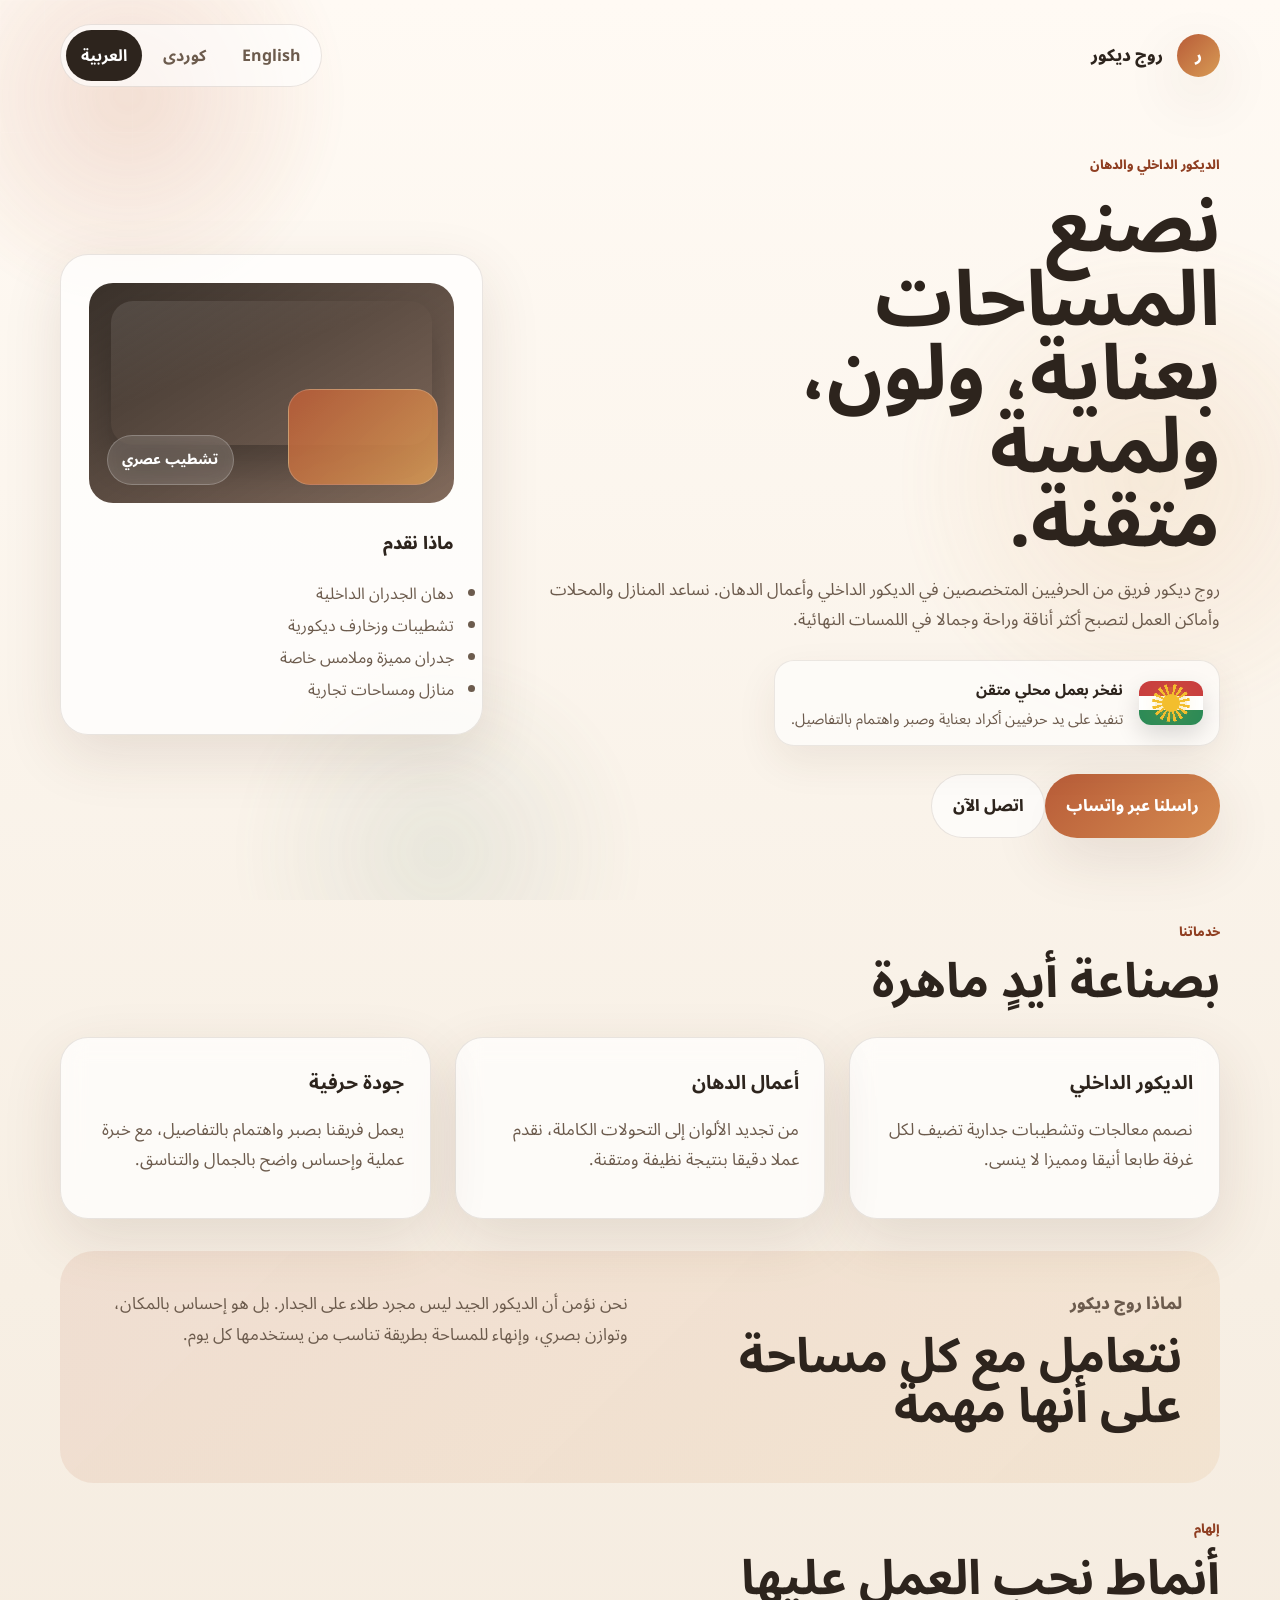
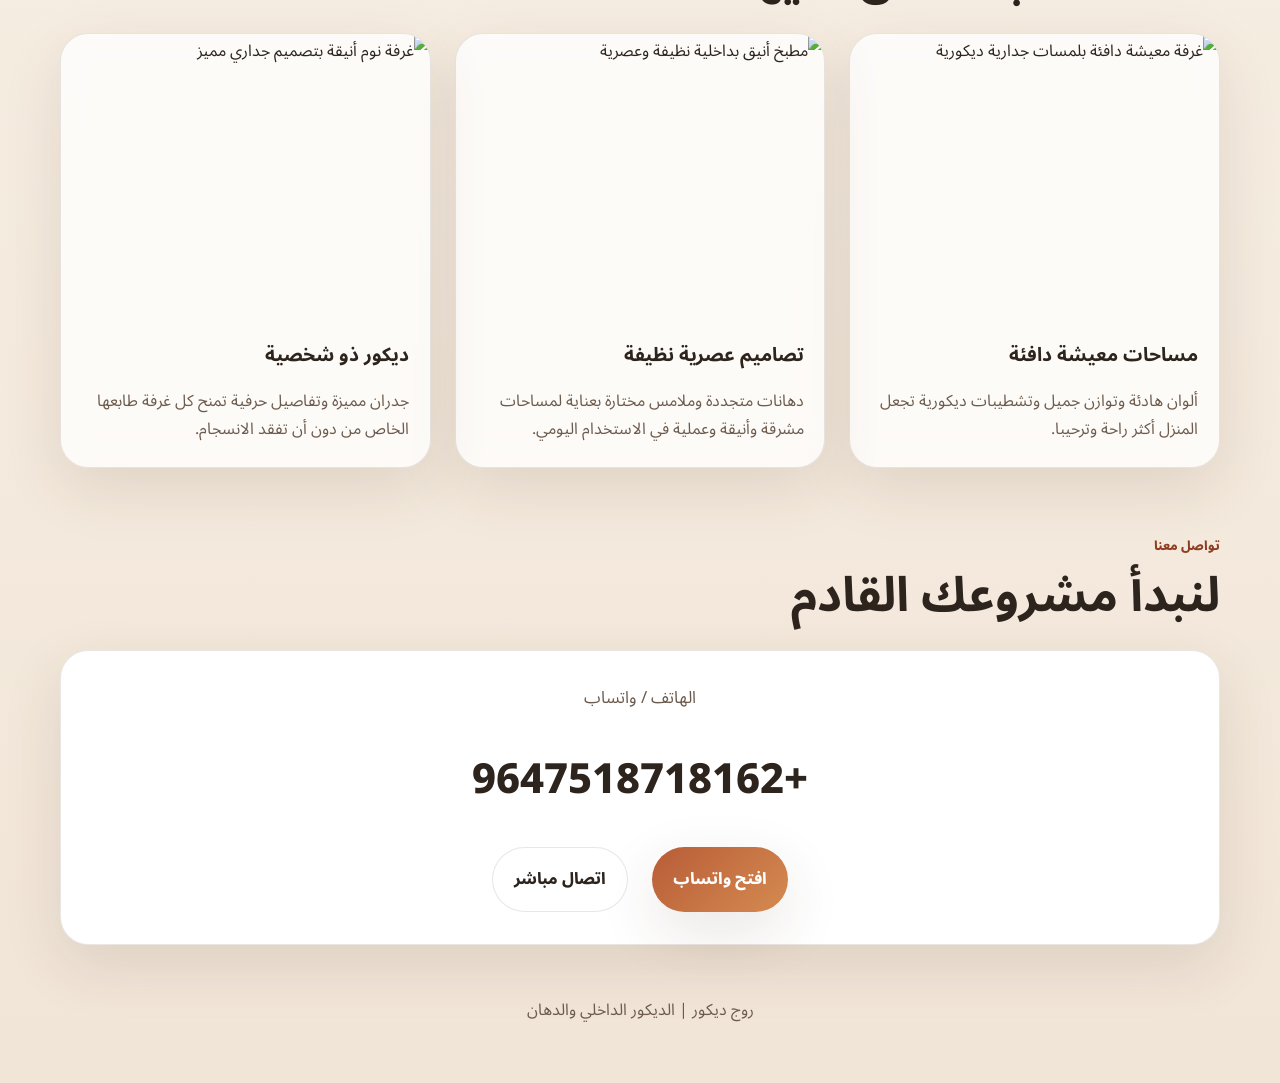
==== ar.html @ 3c0ab362 "Add Arabic language page" ====
<!DOCTYPE html>
<html lang="ar" dir="rtl">
<head>
  <meta charset="UTF-8">
  <meta name="viewport" content="width=device-width, initial-scale=1.0">
  <title>روج ديكور | الديكور الداخلي والدهان</title>
  <meta name="description" content="روج ديكور فريق من الحرفيين المتخصصين في الديكور الداخلي ودهان المنازل والمحلات ومساحات العمل.">
  <link rel="preconnect" href="https://fonts.googleapis.com">
  <link rel="preconnect" href="https://fonts.gstatic.com" crossorigin>
  <link href="https://fonts.googleapis.com/css2?family=Noto+Sans+Arabic:wght@400;500;600;700;800&display=swap" rel="stylesheet">
  <link rel="stylesheet" href="styles.css">
</head>
<body class="rtl">
  <div class="page-aura" aria-hidden="true">
    <span class="aura aura-1"></span>
    <span class="aura aura-2"></span>
    <span class="aura aura-3"></span>
    <span class="grid-glow"></span>
  </div>
  <header class="hero">
    <nav class="topbar">
      <a class="brand" href="ar.html">
        <span class="brand-mark">ر</span>
        <span>روج ديكور</span>
      </a>
      <div class="lang-switch" aria-label="تبديل اللغة">
        <a class="lang-link" href="index.html">English</a>
        <a class="lang-link" href="ku.html">کوردی</a>
        <a class="lang-link active" href="ar.html">العربية</a>
      </div>
    </nav>

    <section class="hero-content">
      <div class="hero-copy">
        <p class="eyebrow">الديكور الداخلي والدهان</p>
        <h1>نصنع المساحات بعناية، ولون، ولمسة متقنة.</h1>
        <p class="lead">
          روج ديكور فريق من الحرفيين المتخصصين في الديكور الداخلي وأعمال الدهان.
          نساعد المنازل والمحلات وأماكن العمل لتصبح أكثر أناقة وراحة وجمالا في اللمسات النهائية.
        </p>
        <div class="heritage-badge">
          <div class="flag-kurdistan" aria-hidden="true">
            <span class="sun-core"></span>
          </div>
          <div>
            <strong>نفخر بعمل محلي متقن</strong>
            <p>تنفيذ على يد حرفيين أكراد بعناية وصبر واهتمام بالتفاصيل.</p>
          </div>
        </div>
        <div class="hero-actions">
          <a class="button primary" href="https://wa.me/9647518718162" target="_blank" rel="noopener noreferrer">راسلنا عبر واتساب</a>
          <a class="button secondary" href="tel:+9647518718162">اتصل الآن</a>
        </div>
      </div>

      <div class="hero-card">
        <div class="hero-visual">
          <div class="visual-panel visual-panel-main"></div>
          <div class="visual-panel visual-panel-accent"></div>
          <div class="visual-chip">تشطيب عصري</div>
        </div>
        <p class="card-title">ماذا نقدم</p>
        <ul class="feature-list">
          <li>دهان الجدران الداخلية</li>
          <li>تشطيبات وزخارف ديكورية</li>
          <li>جدران مميزة وملامس خاصة</li>
          <li>منازل ومساحات تجارية</li>
        </ul>
      </div>
    </section>
  </header>

  <main>
    <section class="section">
      <div class="section-heading">
        <p class="eyebrow">خدماتنا</p>
        <h2>بصناعة أيدٍ ماهرة</h2>
      </div>
      <div class="grid cards-3">
        <article class="card">
          <h3>الديكور الداخلي</h3>
          <p>نصمم معالجات وتشطيبات جدارية تضيف لكل غرفة طابعا أنيقا ومميزا لا ينسى.</p>
        </article>
        <article class="card">
          <h3>أعمال الدهان</h3>
          <p>من تجديد الألوان إلى التحولات الكاملة، نقدم عملا دقيقا بنتيجة نظيفة ومتقنة.</p>
        </article>
        <article class="card">
          <h3>جودة حرفية</h3>
          <p>يعمل فريقنا بصبر واهتمام بالتفاصيل، مع خبرة عملية وإحساس واضح بالجمال والتناسق.</p>
        </article>
      </div>
    </section>

    <section class="section highlight">
      <div class="grid split">
        <div>
          <p class="eyebrow">لماذا روج ديكور</p>
          <h2>نتعامل مع كل مساحة على أنها مهمة</h2>
        </div>
        <div>
          <p>
            نحن نؤمن أن الديكور الجيد ليس مجرد طلاء على الجدار.
            بل هو إحساس بالمكان، وتوازن بصري، وإنهاء للمساحة بطريقة تناسب من يستخدمها كل يوم.
          </p>
        </div>
      </div>
    </section>

    <section class="section">
      <div class="section-heading">
        <p class="eyebrow">إلهام</p>
        <h2>أنماط نحب العمل عليها</h2>
      </div>
      <div class="gallery-grid">
        <article class="gallery-card reveal">
          <img src="https://images.unsplash.com/photo-1505693416388-ac5ce068fe85?auto=format&fit=crop&w=1200&q=80" alt="غرفة معيشة دافئة بلمسات جدارية ديكورية">
          <div class="gallery-copy">
            <h3>مساحات معيشة دافئة</h3>
            <p>ألوان هادئة وتوازن جميل وتشطيبات ديكورية تجعل المنزل أكثر راحة وترحيبا.</p>
          </div>
        </article>
        <article class="gallery-card reveal delay-1">
          <img src="https://images.unsplash.com/photo-1484154218962-a197022b5858?auto=format&fit=crop&w=1200&q=80" alt="مطبخ أنيق بداخلية نظيفة وعصرية">
          <div class="gallery-copy">
            <h3>تصاميم عصرية نظيفة</h3>
            <p>دهانات متجددة وملامس مختارة بعناية لمساحات مشرقة وأنيقة وعملية في الاستخدام اليومي.</p>
          </div>
        </article>
        <article class="gallery-card reveal delay-2">
          <img src="https://images.unsplash.com/photo-1494526585095-c41746248156?auto=format&fit=crop&w=1200&q=80" alt="غرفة نوم أنيقة بتصميم جداري مميز">
          <div class="gallery-copy">
            <h3>ديكور ذو شخصية</h3>
            <p>جدران مميزة وتفاصيل حرفية تمنح كل غرفة طابعها الخاص من دون أن تفقد الانسجام.</p>
          </div>
        </article>
      </div>
    </section>

    <section class="section">
      <div class="section-heading">
        <p class="eyebrow">تواصل معنا</p>
        <h2>لنبدأ مشروعك القادم</h2>
      </div>
      <div class="contact-card">
        <p>الهاتف / واتساب</p>
        <a class="contact-link" href="tel:+9647518718162">+9647518718162</a>
        <div class="contact-actions">
          <a class="button primary" href="https://wa.me/9647518718162" target="_blank" rel="noopener noreferrer">افتح واتساب</a>
          <a class="button secondary" href="tel:+9647518718162">اتصال مباشر</a>
        </div>
      </div>
    </section>
  </main>

  <footer class="footer">
    <p>روج ديكور | الديكور الداخلي والدهان</p>
  </footer>
</body>
</html>
---- styles.css ----
:root {
  --bg: #f6efe6;
  --bg-soft: #fffaf4;
  --surface: rgba(255, 255, 255, 0.72);
  --surface-strong: #ffffff;
  --text: #2d241d;
  --muted: #6c5b4d;
  --line: rgba(72, 50, 33, 0.12);
  --accent: #b85c38;
  --accent-dark: #8f3e21;
  --accent-soft: #f0d7c8;
  --shadow: 0 20px 60px rgba(79, 47, 29, 0.12);
  --radius-lg: 28px;
  --radius-md: 18px;
  --container: 1160px;
}

* {
  box-sizing: border-box;
}

html {
  scroll-behavior: smooth;
}

body {
  margin: 0;
  font-family: "Manrope", sans-serif;
  color: var(--text);
  background:
    linear-gradient(180deg, #fffaf4 0%, #f7efe4 48%, #f1e5d7 100%);
  min-height: 100vh;
  overflow-x: hidden;
  position: relative;
}

body.rtl {
  font-family: "Noto Sans Arabic", sans-serif;
}

.page-aura {
  position: fixed;
  inset: 0;
  overflow: hidden;
  pointer-events: none;
  z-index: 0;
}

.aura,
.grid-glow {
  position: absolute;
}

.aura {
  border-radius: 999px;
  opacity: 0.6;
  filter: blur(12px);
  animation: drift 18s ease-in-out infinite;
}

.aura-1 {
  top: -8rem;
  left: -6rem;
  width: 28rem;
  height: 28rem;
  background: radial-gradient(circle, rgba(184, 92, 56, 0.28), transparent 68%);
}

.aura-2 {
  top: 14rem;
  right: -8rem;
  width: 32rem;
  height: 32rem;
  background: radial-gradient(circle, rgba(216, 155, 85, 0.24), transparent 70%);
  animation-delay: -6s;
}

.aura-3 {
  bottom: -10rem;
  left: 18%;
  width: 26rem;
  height: 26rem;
  background: radial-gradient(circle, rgba(96, 133, 112, 0.18), transparent 70%);
  animation-delay: -11s;
}

.grid-glow {
  inset: 0;
  opacity: 0.32;
  background-image:
    linear-gradient(rgba(255, 255, 255, 0.14) 1px, transparent 1px),
    linear-gradient(90deg, rgba(255, 255, 255, 0.14) 1px, transparent 1px);
  background-size: 44px 44px;
  mask-image: linear-gradient(180deg, rgba(0, 0, 0, 0.45), transparent 78%);
}

a {
  color: inherit;
  text-decoration: none;
}

.hero,
.section,
.footer {
  width: min(calc(100% - 2rem), var(--container));
  margin-inline: auto;
  position: relative;
  z-index: 1;
}

.hero {
  padding: 1.5rem 0 3rem;
  animation: fade-up 700ms ease-out both;
}

.topbar {
  display: flex;
  align-items: center;
  justify-content: space-between;
  gap: 1rem;
  margin-bottom: 4rem;
}

.brand {
  display: inline-flex;
  align-items: center;
  gap: 0.85rem;
  font-weight: 800;
  font-size: 1.05rem;
}

.brand-mark {
  width: 2.7rem;
  height: 2.7rem;
  display: grid;
  place-items: center;
  border-radius: 999px;
  background: linear-gradient(135deg, var(--accent) 0%, #d89b55 100%);
  color: #fff;
  box-shadow: var(--shadow);
}

.lang-switch {
  display: inline-flex;
  gap: 0.35rem;
  padding: 0.3rem;
  border: 1px solid var(--line);
  border-radius: 999px;
  background: rgba(255, 255, 255, 0.65);
  backdrop-filter: blur(10px);
}

.lang-link {
  padding: 0.55rem 0.95rem;
  border-radius: 999px;
  color: var(--muted);
  font-weight: 700;
}

.lang-link.active {
  background: var(--text);
  color: #fff;
}

.hero-content,
.grid.split,
.grid.cards-3,
.contact-actions {
  display: grid;
  gap: 1.5rem;
}

.hero-content {
  grid-template-columns: 1.35fr 0.8fr;
  align-items: center;
}

.hero-copy {
  position: relative;
}

.eyebrow {
  margin: 0 0 0.75rem;
  text-transform: uppercase;
  letter-spacing: 0.14em;
  font-size: 0.8rem;
  font-weight: 800;
  color: var(--accent-dark);
}

body.rtl .eyebrow {
  letter-spacing: 0;
}

h1,
h2,
h3,
p {
  margin-top: 0;
}

h1 {
  margin-bottom: 1rem;
  font-size: clamp(2.7rem, 6vw, 5.5rem);
  line-height: 0.96;
  max-width: 10ch;
}

h2 {
  margin-bottom: 0.75rem;
  font-size: clamp(2rem, 4vw, 3rem);
  line-height: 1.05;
}

h3 {
  margin-bottom: 0.75rem;
  font-size: 1.2rem;
}

.lead,
.card p,
.contact-card p,
.grid.split p,
.heritage-badge p {
  color: var(--muted);
  font-size: 1.05rem;
  line-height: 1.8;
}

.heritage-badge {
  display: inline-flex;
  align-items: center;
  gap: 1rem;
  margin-top: 0.5rem;
  padding: 0.8rem 1rem;
  border: 1px solid rgba(72, 50, 33, 0.1);
  border-radius: 20px;
  background: rgba(255, 255, 255, 0.6);
  backdrop-filter: blur(12px);
  box-shadow: 0 16px 40px rgba(79, 47, 29, 0.08);
}

.heritage-badge strong {
  display: block;
  margin-bottom: 0.15rem;
  font-size: 0.95rem;
}

.heritage-badge p {
  margin-bottom: 0;
  font-size: 0.92rem;
  line-height: 1.6;
}

.flag-kurdistan {
  position: relative;
  flex: 0 0 auto;
  width: 64px;
  height: 44px;
  border-radius: 12px;
  overflow: hidden;
  box-shadow: 0 10px 25px rgba(0, 0, 0, 0.14);
  background:
    linear-gradient(180deg,
      #c93f3f 0 33.33%,
      #ffffff 33.33% 66.66%,
      #2d8b57 66.66% 100%);
}

.sun-core {
  position: absolute;
  inset: 50% auto auto 50%;
  width: 18px;
  height: 18px;
  margin: -9px 0 0 -9px;
  border-radius: 999px;
  background: #f3be2d;
  box-shadow:
    0 0 0 7px rgba(243, 190, 45, 0.16),
    0 0 24px rgba(243, 190, 45, 0.55);
}

.sun-core::before {
  content: "";
  position: absolute;
  inset: -10px;
  border-radius: 999px;
  background:
    conic-gradient(from 0deg,
      transparent 0deg 8deg,
      #f3be2d 8deg 18deg,
      transparent 18deg 30deg,
      #f3be2d 30deg 40deg,
      transparent 40deg 52deg,
      #f3be2d 52deg 62deg,
      transparent 62deg 74deg,
      #f3be2d 74deg 84deg,
      transparent 84deg 96deg,
      #f3be2d 96deg 106deg,
      transparent 106deg 118deg,
      #f3be2d 118deg 128deg,
      transparent 128deg 140deg,
      #f3be2d 140deg 150deg,
      transparent 150deg 162deg,
      #f3be2d 162deg 172deg,
      transparent 172deg 184deg,
      #f3be2d 184deg 194deg,
      transparent 194deg 206deg,
      #f3be2d 206deg 216deg,
      transparent 216deg 228deg,
      #f3be2d 228deg 238deg,
      transparent 238deg 250deg,
      #f3be2d 250deg 260deg,
      transparent 260deg 272deg,
      #f3be2d 272deg 282deg,
      transparent 282deg 294deg,
      #f3be2d 294deg 304deg,
      transparent 304deg 316deg,
      #f3be2d 316deg 326deg,
      transparent 326deg 338deg,
      #f3be2d 338deg 348deg,
      transparent 348deg 360deg);
}

.hero-actions,
.contact-actions {
  display: flex;
  flex-wrap: wrap;
  margin-top: 1.75rem;
}

.button {
  display: inline-flex;
  align-items: center;
  justify-content: center;
  min-height: 3rem;
  padding: 0.9rem 1.3rem;
  border-radius: 999px;
  font-weight: 800;
  transition: transform 180ms ease, box-shadow 180ms ease, background 180ms ease;
}

.button:hover {
  transform: translateY(-2px);
}

.button.primary {
  background: linear-gradient(135deg, var(--accent) 0%, #d58b50 100%);
  color: #fff;
  box-shadow: var(--shadow);
}

.button.secondary {
  border: 1px solid var(--line);
  background: rgba(255, 255, 255, 0.65);
}

.hero-card,
.card,
.contact-card,
.gallery-card {
  border: 1px solid var(--line);
  border-radius: var(--radius-lg);
  background: var(--surface);
  backdrop-filter: blur(12px);
  box-shadow: var(--shadow);
}

.hero-card {
  padding: 1.75rem;
  position: relative;
}

.hero-visual {
  position: relative;
  min-height: 220px;
  margin-bottom: 1.4rem;
  border-radius: 24px;
  overflow: hidden;
  background:
    linear-gradient(145deg, rgba(45, 36, 29, 0.94), rgba(96, 66, 48, 0.78)),
    linear-gradient(180deg, rgba(255, 255, 255, 0.08), transparent);
}

.visual-panel {
  position: absolute;
  border-radius: 22px;
  animation: float-panel 9s ease-in-out infinite;
}

.visual-panel-main {
  inset: 18px 22px 58px;
  background:
    linear-gradient(160deg, rgba(255, 255, 255, 0.1), transparent 42%),
    url("https://images.unsplash.com/photo-1505693416388-ac5ce068fe85?auto=format&fit=crop&w=1200&q=80") center/cover;
  box-shadow: 0 22px 44px rgba(0, 0, 0, 0.28);
}

.visual-panel-accent {
  right: 16px;
  bottom: 18px;
  width: 150px;
  height: 96px;
  background:
    linear-gradient(135deg, rgba(184, 92, 56, 0.9), rgba(216, 155, 85, 0.86));
  border: 1px solid rgba(255, 255, 255, 0.18);
  animation-delay: -2s;
}

.visual-chip {
  position: absolute;
  left: 18px;
  bottom: 18px;
  padding: 0.6rem 0.9rem;
  border-radius: 999px;
  background: rgba(255, 255, 255, 0.16);
  border: 1px solid rgba(255, 255, 255, 0.22);
  color: #fff;
  font-size: 0.86rem;
  font-weight: 800;
  backdrop-filter: blur(10px);
}

.card-title {
  margin-bottom: 1rem;
  font-weight: 800;
  font-size: 1.1rem;
}

.feature-list {
  margin: 0;
  padding-inline-start: 1.15rem;
  color: var(--muted);
  line-height: 2;
}

body.rtl .feature-list {
  padding-inline-start: 0;
  padding-inline-end: 1.15rem;
}

.section {
  padding: 2rem 0;
}

.section-heading {
  max-width: 42rem;
  margin-bottom: 1.8rem;
}

.grid.cards-3 {
  grid-template-columns: repeat(3, minmax(0, 1fr));
}

.grid.split {
  grid-template-columns: repeat(2, minmax(0, 1fr));
  align-items: start;
}

.card {
  padding: 1.6rem;
  transition: transform 220ms ease, box-shadow 220ms ease;
}

.card:hover,
.gallery-card:hover {
  transform: translateY(-6px);
  box-shadow: 0 24px 70px rgba(79, 47, 29, 0.18);
}

.highlight {
  padding: 2.4rem;
  border-radius: calc(var(--radius-lg) + 6px);
  background: linear-gradient(135deg, rgba(184, 92, 56, 0.11), rgba(216, 155, 85, 0.12));
}

.gallery-grid {
  display: grid;
  grid-template-columns: repeat(3, minmax(0, 1fr));
  gap: 1.5rem;
}

.gallery-card {
  overflow: hidden;
  transition: transform 220ms ease, box-shadow 220ms ease;
  background: rgba(255, 255, 255, 0.78);
}

.gallery-card img {
  display: block;
  width: 100%;
  height: 280px;
  object-fit: cover;
  transition: transform 500ms ease;
}

.gallery-card:hover img {
  transform: scale(1.06);
}

.gallery-copy {
  padding: 1.3rem 1.3rem 1.5rem;
}

.gallery-copy p {
  margin-bottom: 0;
  color: var(--muted);
  line-height: 1.75;
}

.contact-card {
  padding: 2rem;
  text-align: center;
  background: var(--surface-strong);
}

.contact-link {
  display: inline-block;
  margin-top: 0.4rem;
  font-size: clamp(1.6rem, 4vw, 2.6rem);
  font-weight: 800;
}

.contact-actions {
  justify-content: center;
  margin-top: 1.4rem;
}

.footer {
  padding: 1rem 0 2.5rem;
  text-align: center;
  color: var(--muted);
}

.reveal {
  opacity: 0;
  transform: translateY(24px);
  animation: fade-up 800ms ease-out forwards;
}

.delay-1 {
  animation-delay: 140ms;
}

.delay-2 {
  animation-delay: 280ms;
}

@keyframes fade-up {
  from {
    opacity: 0;
    transform: translateY(24px);
  }

  to {
    opacity: 1;
    transform: translateY(0);
  }
}

@keyframes drift {
  0%,
  100% {
    transform: translate3d(0, 0, 0) scale(1);
  }

  50% {
    transform: translate3d(20px, -18px, 0) scale(1.08);
  }
}

@keyframes float-panel {
  0%,
  100% {
    transform: translateY(0);
  }

  50% {
    transform: translateY(-8px);
  }
}

@media (max-width: 900px) {
  .hero-content,
  .grid.cards-3,
  .grid.split,
  .gallery-grid {
    grid-template-columns: 1fr;
  }

  .topbar {
    flex-direction: column;
    align-items: flex-start;
  }

  body.rtl .topbar {
    align-items: flex-end;
  }

  h1 {
    max-width: none;
  }

  .heritage-badge {
    width: 100%;
  }
}

@media (max-width: 640px) {
  .hero {
    padding-top: 1rem;
  }

  .topbar {
    margin-bottom: 2.5rem;
  }

  .highlight,
  .card,
  .hero-card,
  .contact-card,
  .gallery-card {
    border-radius: var(--radius-md);
  }

  .button {
    width: 100%;
  }

  .heritage-badge {
    align-items: flex-start;
  }

  .hero-visual {
    min-height: 190px;
  }

  .visual-panel-main {
    inset: 16px 16px 56px;
  }
}
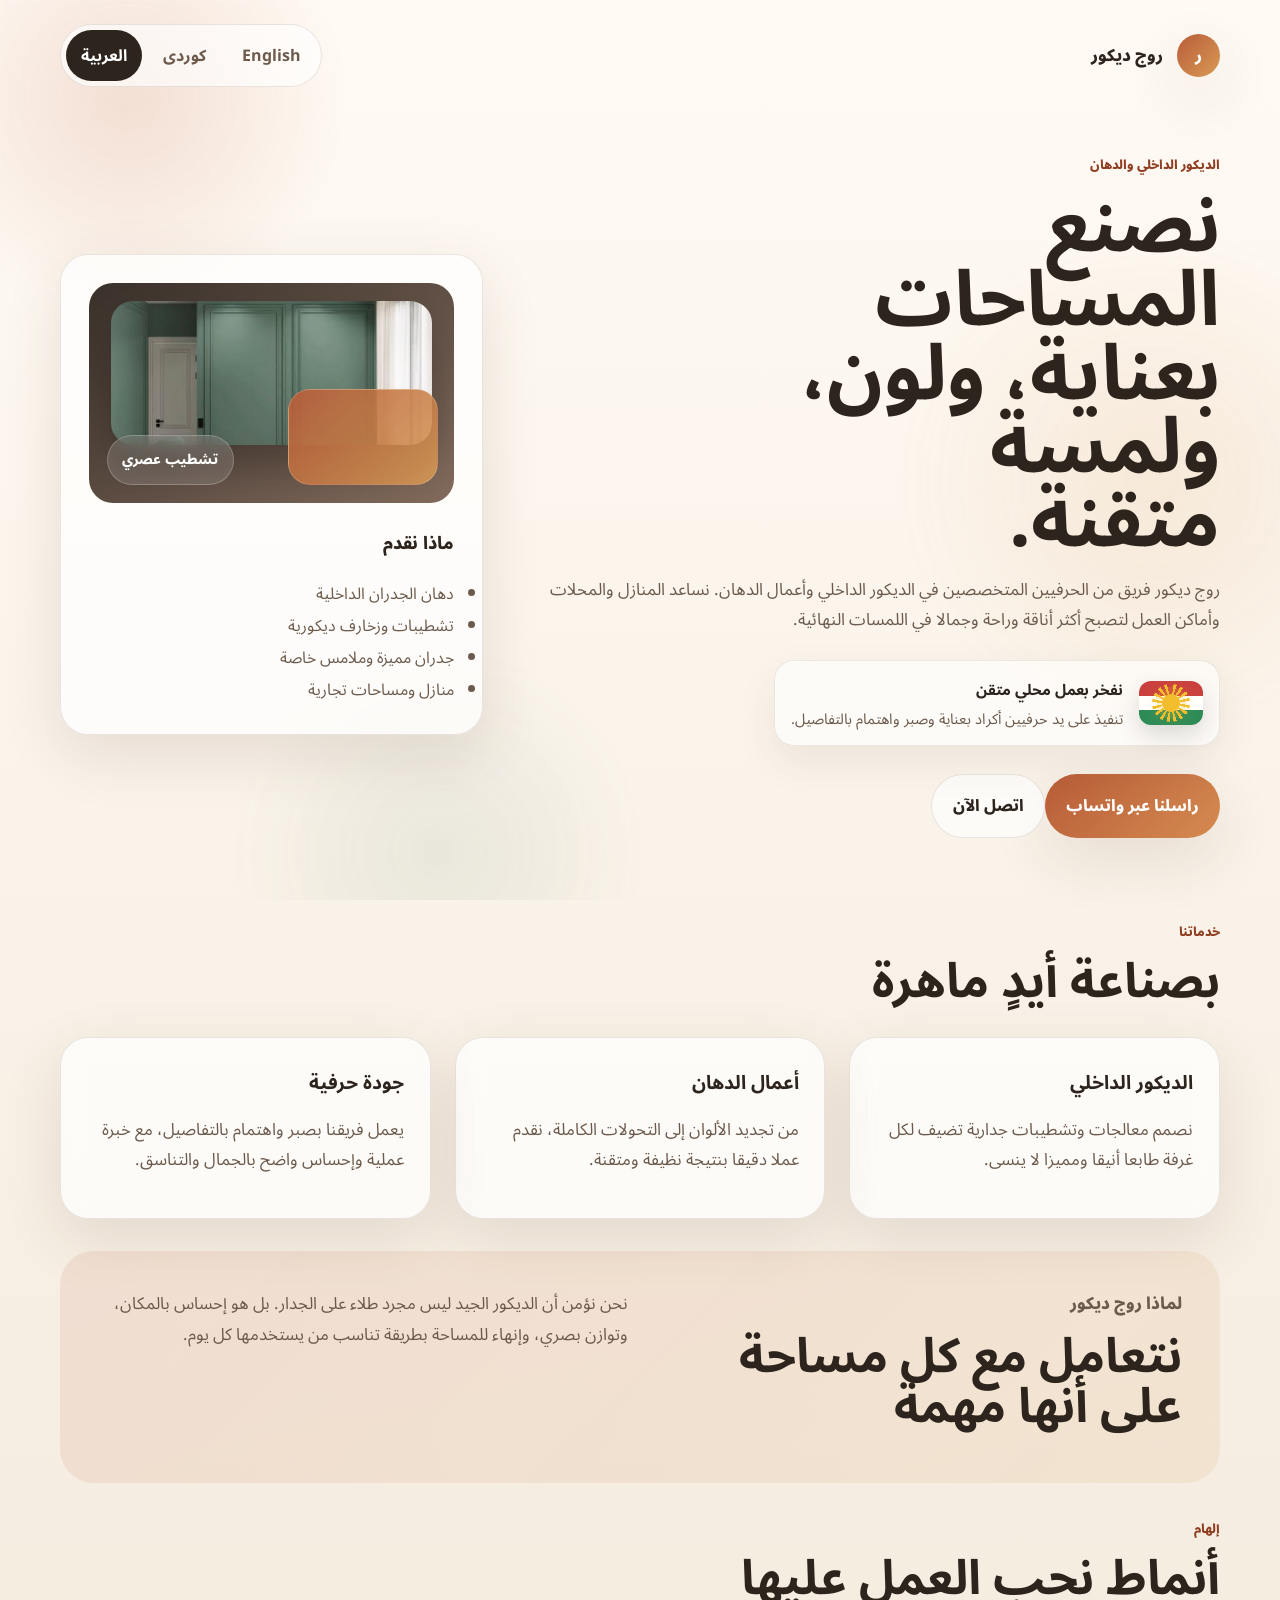
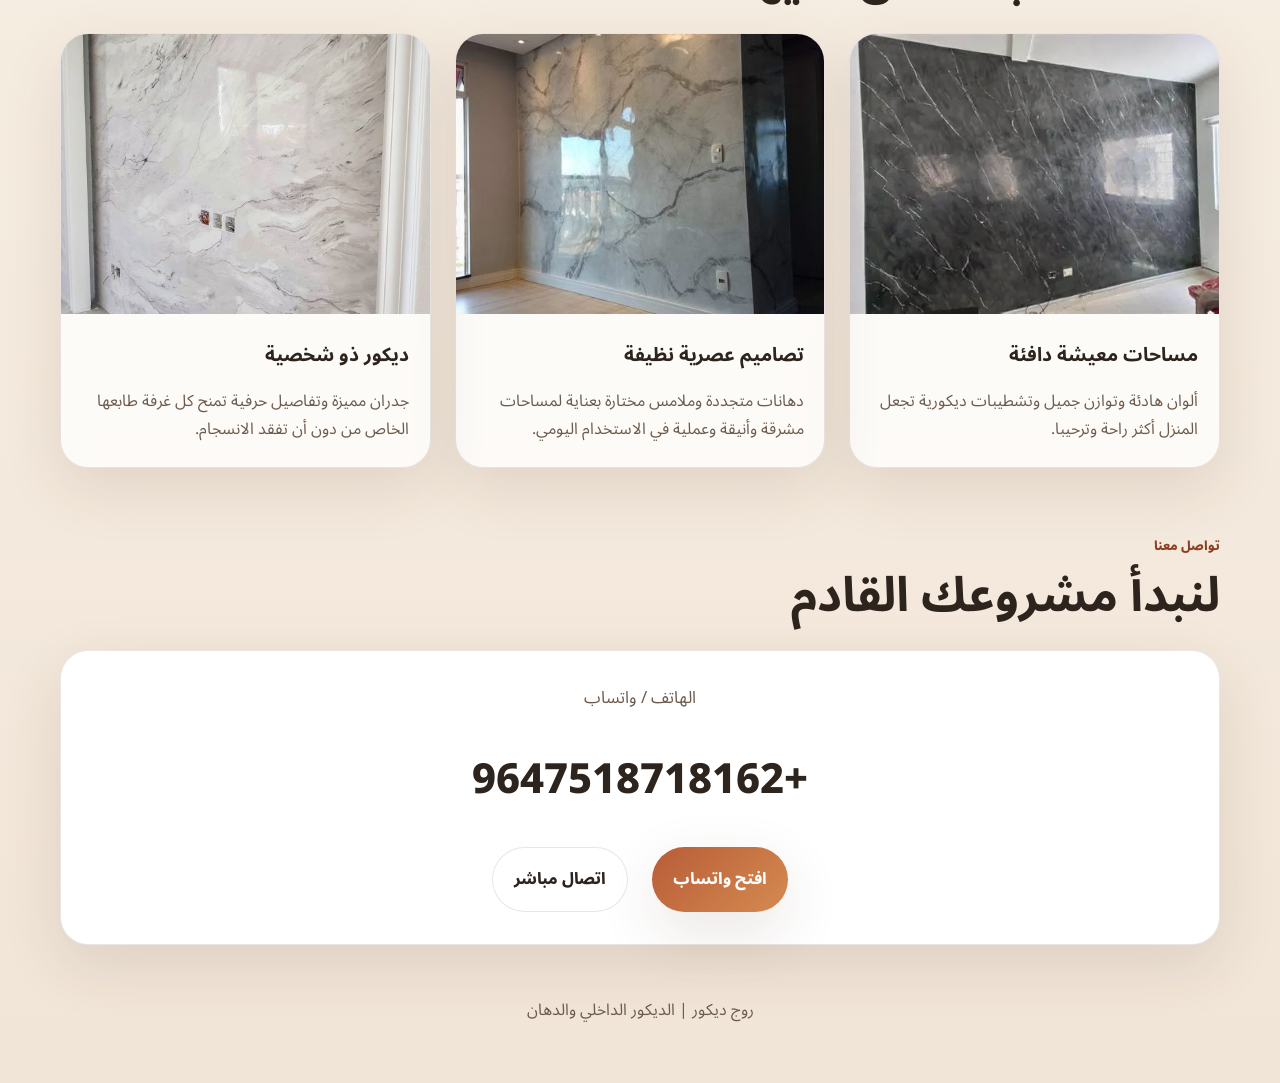
==== commit 9acda52f: "Use local images across language pages" ====
--- a/ar.html
+++ b/ar.html
@@ -114,21 +114,21 @@
       </div>
       <div class="gallery-grid">
         <article class="gallery-card reveal">
-          <img src="https://images.unsplash.com/photo-1505693416388-ac5ce068fe85?auto=format&fit=crop&w=1200&q=80" alt="غرفة معيشة دافئة بلمسات جدارية ديكورية">
+          <img src="images/2.webp" alt="غرفة معيشة دافئة بلمسات جدارية ديكورية">
           <div class="gallery-copy">
             <h3>مساحات معيشة دافئة</h3>
             <p>ألوان هادئة وتوازن جميل وتشطيبات ديكورية تجعل المنزل أكثر راحة وترحيبا.</p>
           </div>
         </article>
         <article class="gallery-card reveal delay-1">
-          <img src="https://images.unsplash.com/photo-1484154218962-a197022b5858?auto=format&fit=crop&w=1200&q=80" alt="مطبخ أنيق بداخلية نظيفة وعصرية">
+          <img src="images/3.jpg" alt="مطبخ أنيق بداخلية نظيفة وعصرية">
           <div class="gallery-copy">
             <h3>تصاميم عصرية نظيفة</h3>
             <p>دهانات متجددة وملامس مختارة بعناية لمساحات مشرقة وأنيقة وعملية في الاستخدام اليومي.</p>
           </div>
         </article>
         <article class="gallery-card reveal delay-2">
-          <img src="https://images.unsplash.com/photo-1494526585095-c41746248156?auto=format&fit=crop&w=1200&q=80" alt="غرفة نوم أنيقة بتصميم جداري مميز">
+          <img src="images/4.jpg" alt="غرفة نوم أنيقة بتصميم جداري مميز">
           <div class="gallery-copy">
             <h3>ديكور ذو شخصية</h3>
             <p>جدران مميزة وتفاصيل حرفية تمنح كل غرفة طابعها الخاص من دون أن تفقد الانسجام.</p>
--- a/styles.css
+++ b/styles.css
@@ -392,7 +392,7 @@
   inset: 18px 22px 58px;
   background:
     linear-gradient(160deg, rgba(255, 255, 255, 0.1), transparent 42%),
-    url("https://images.unsplash.com/photo-1505693416388-ac5ce068fe85?auto=format&fit=crop&w=1200&q=80") center/cover;
+    url("images/1.jpeg") center/cover;
   box-shadow: 0 22px 44px rgba(0, 0, 0, 0.28);
 }
 
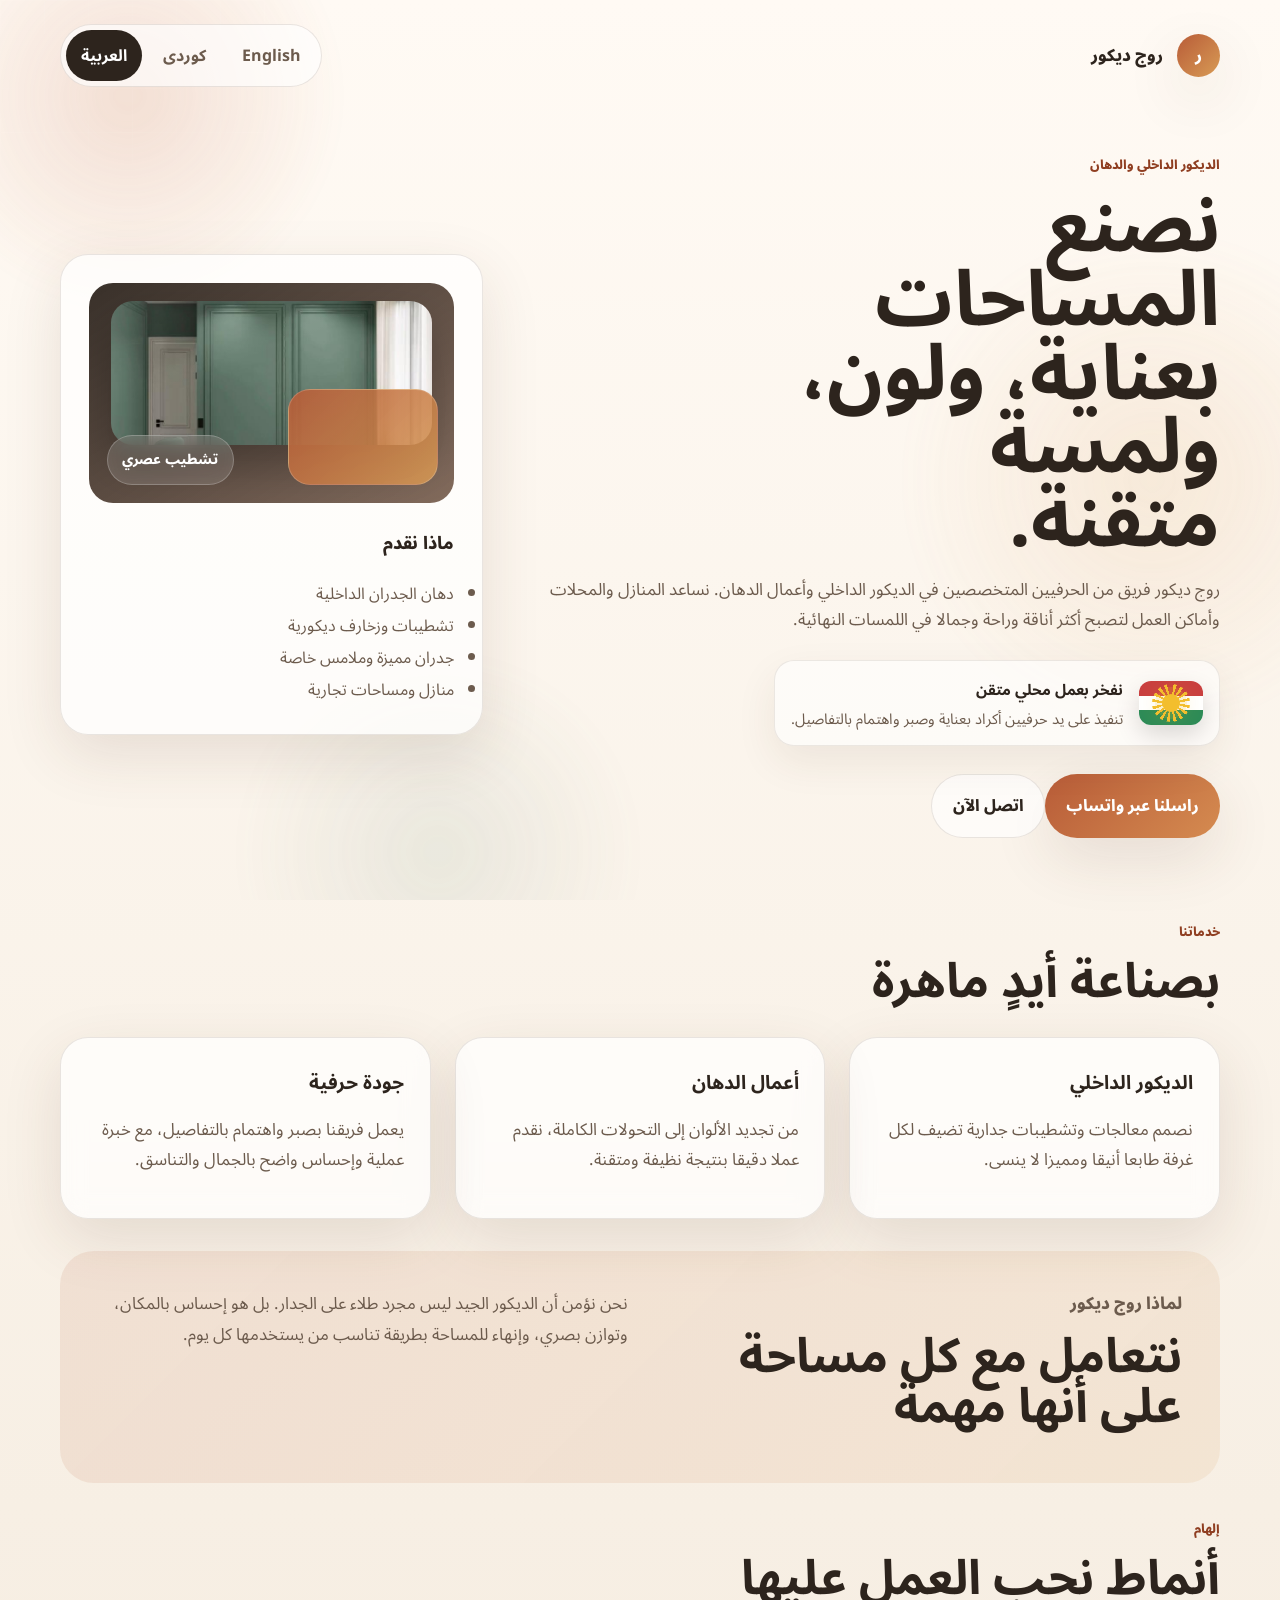
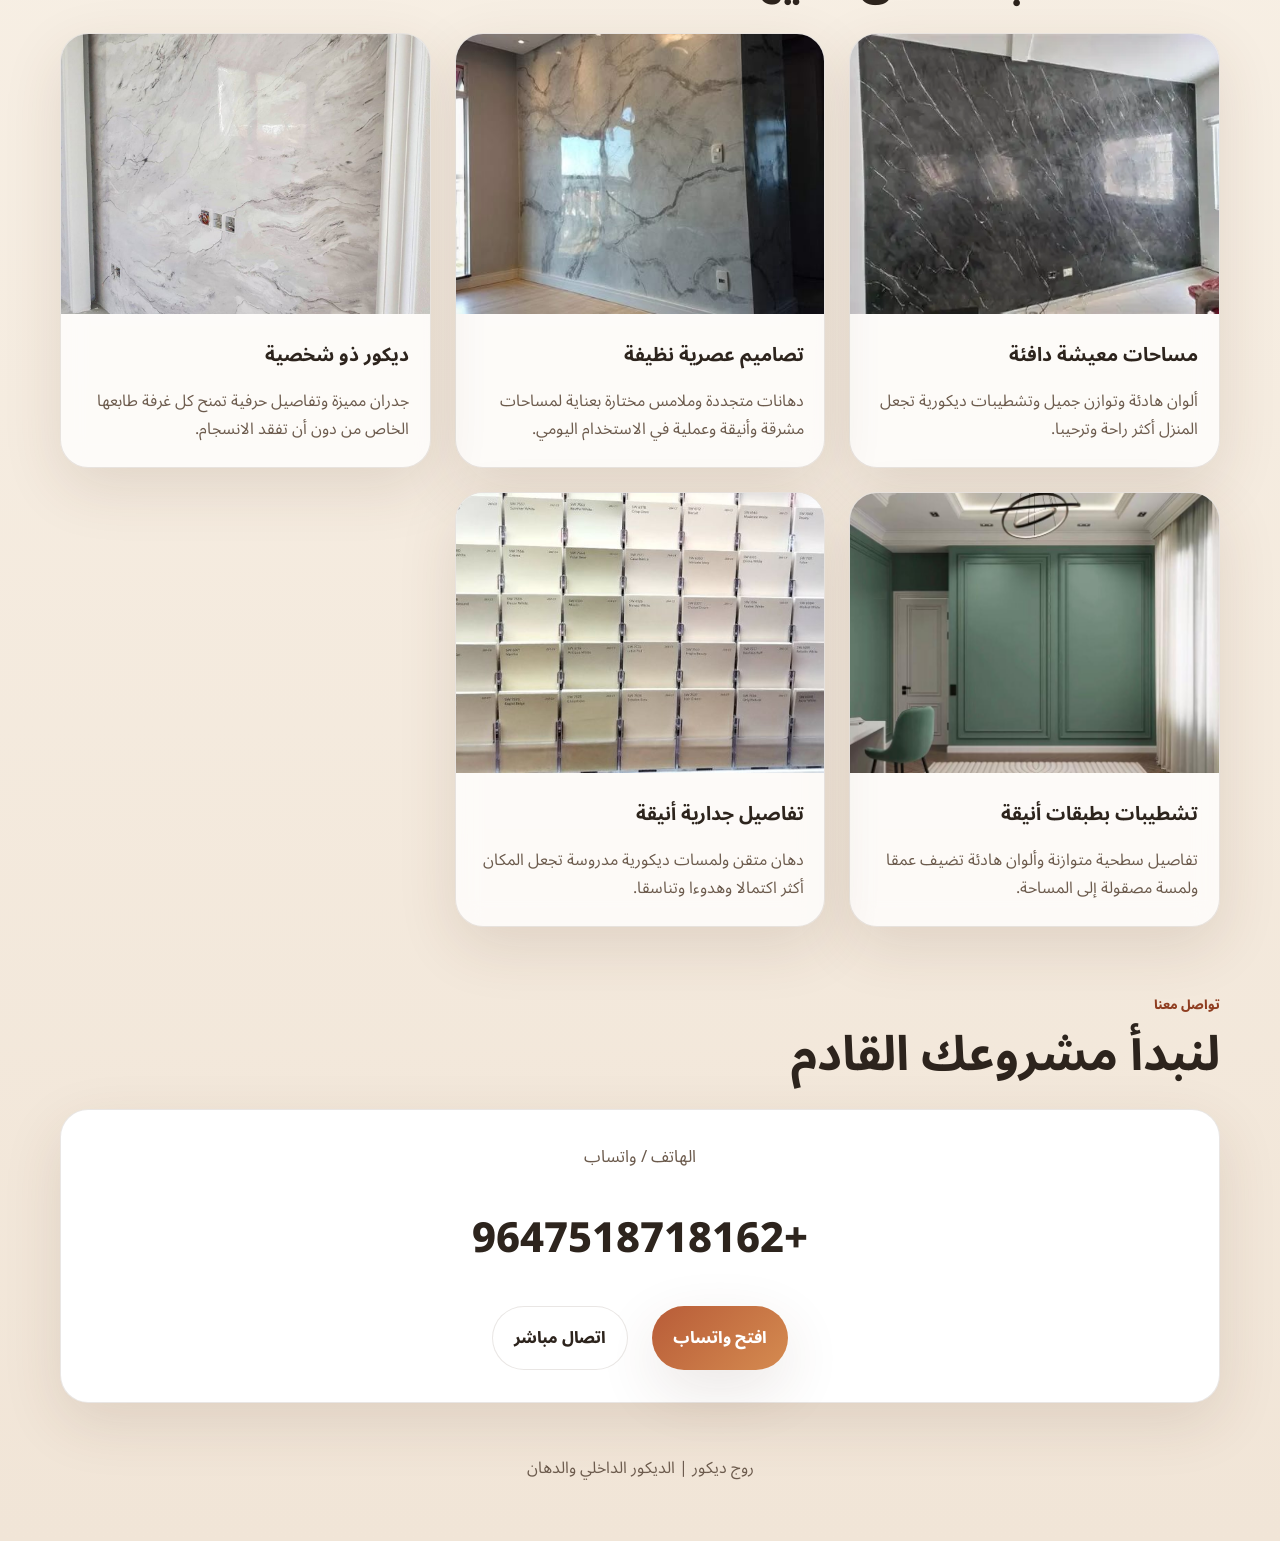
==== commit ed2b46d5: "Show all local images in galleries" ====
--- a/ar.html
+++ b/ar.html
@@ -134,6 +134,20 @@
             <p>جدران مميزة وتفاصيل حرفية تمنح كل غرفة طابعها الخاص من دون أن تفقد الانسجام.</p>
           </div>
         </article>
+        <article class="gallery-card reveal">
+          <img src="images/1.jpeg" alt="زاوية داخلية بتشطيبات ديكورية متقنة">
+          <div class="gallery-copy">
+            <h3>تشطيبات بطبقات أنيقة</h3>
+            <p>تفاصيل سطحية متوازنة وألوان هادئة تضيف عمقا ولمسة مصقولة إلى المساحة.</p>
+          </div>
+        </article>
+        <article class="gallery-card reveal delay-1">
+          <img src="images/6.jpg" alt="مساحة داخلية مزينة بجدران مطلية بأناقة">
+          <div class="gallery-copy">
+            <h3>تفاصيل جدارية أنيقة</h3>
+            <p>دهان متقن ولمسات ديكورية مدروسة تجعل المكان أكثر اكتمالا وهدوءا وتناسقا.</p>
+          </div>
+        </article>
       </div>
     </section>
 
